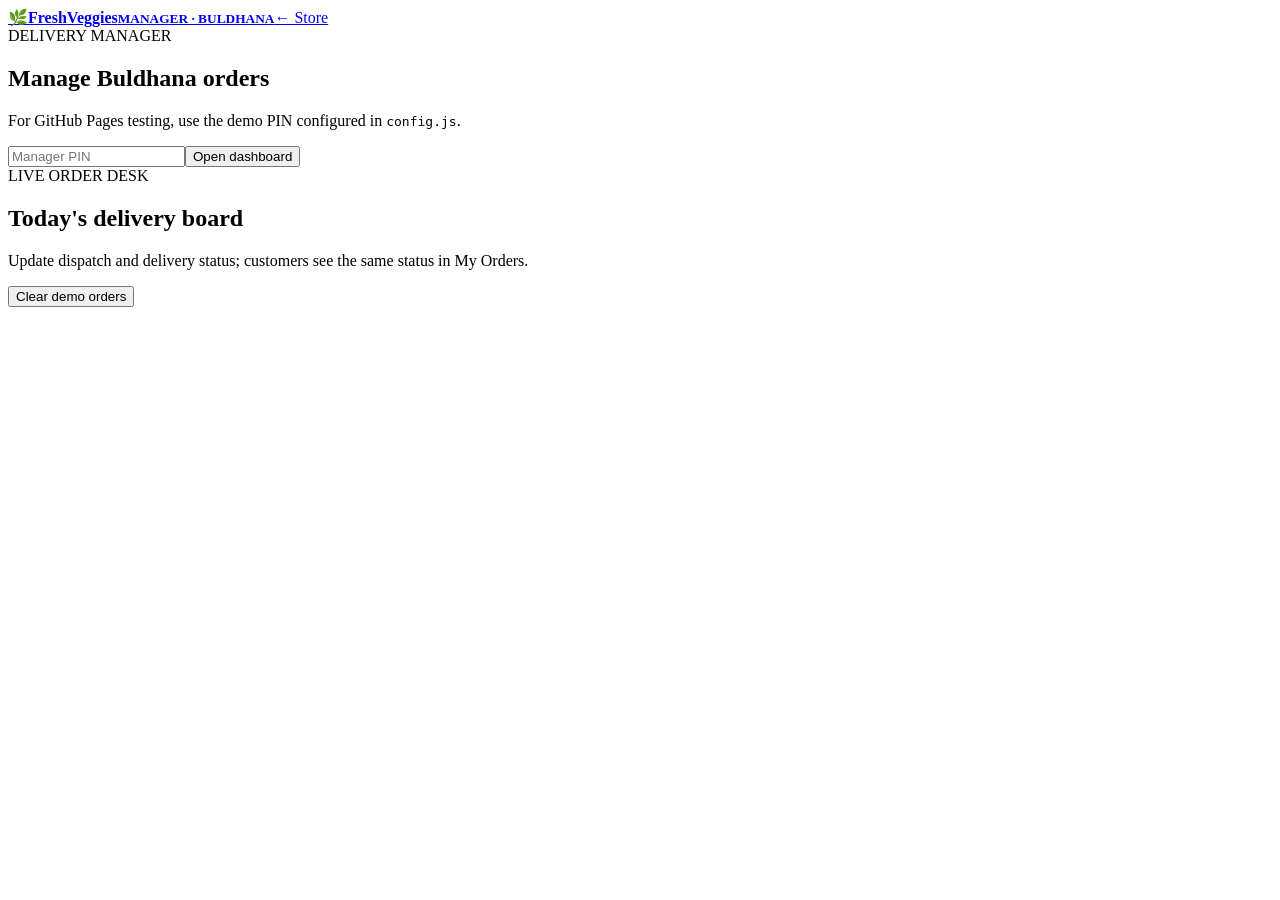
==== admin.html @ 24ffd56e "Add files via upload" ====
<!doctype html><html lang="en"><head><meta charset="utf-8"><meta name="viewport" content="width=device-width,initial-scale=1"><title>FreshVeggies Manager — Buldhana</title><link rel="stylesheet" href="css/site.css"><link rel="stylesheet" href="css/admin.css"></head><body class="admin-body"><header class="admin-nav"><div class="wrap"><a class="brand" href="index.html"><span>🌿</span><strong>Fresh<span>Veggies</span><small>MANAGER · BULDHANA</small></strong></a><a class="btn secondary" href="index.html">← Store</a></div></header><main class="wrap admin-main"><section id="loginPanel" class="login-card"><span class="eyebrow">DELIVERY MANAGER</span><h1>Manage Buldhana orders</h1><p>For GitHub Pages testing, use the demo PIN configured in <code>config.js</code>.</p><form onsubmit="managerLogin(event)"><input id="managerPin" type="password" placeholder="Manager PIN" required><button class="btn primary full">Open dashboard</button></form></section><section id="dashboard" class="hidden"><div class="admin-title"><div><span class="eyebrow">LIVE ORDER DESK</span><h1>Today's delivery board</h1><p>Update dispatch and delivery status; customers see the same status in My Orders.</p></div><button class="btn secondary" onclick="clearDemoOrders()">Clear demo orders</button></div><div class="kpis" id="kpis"></div><div class="board" id="board"></div></section></main><script src="config.js"></script><script src="js/admin.js"></script></body></html>
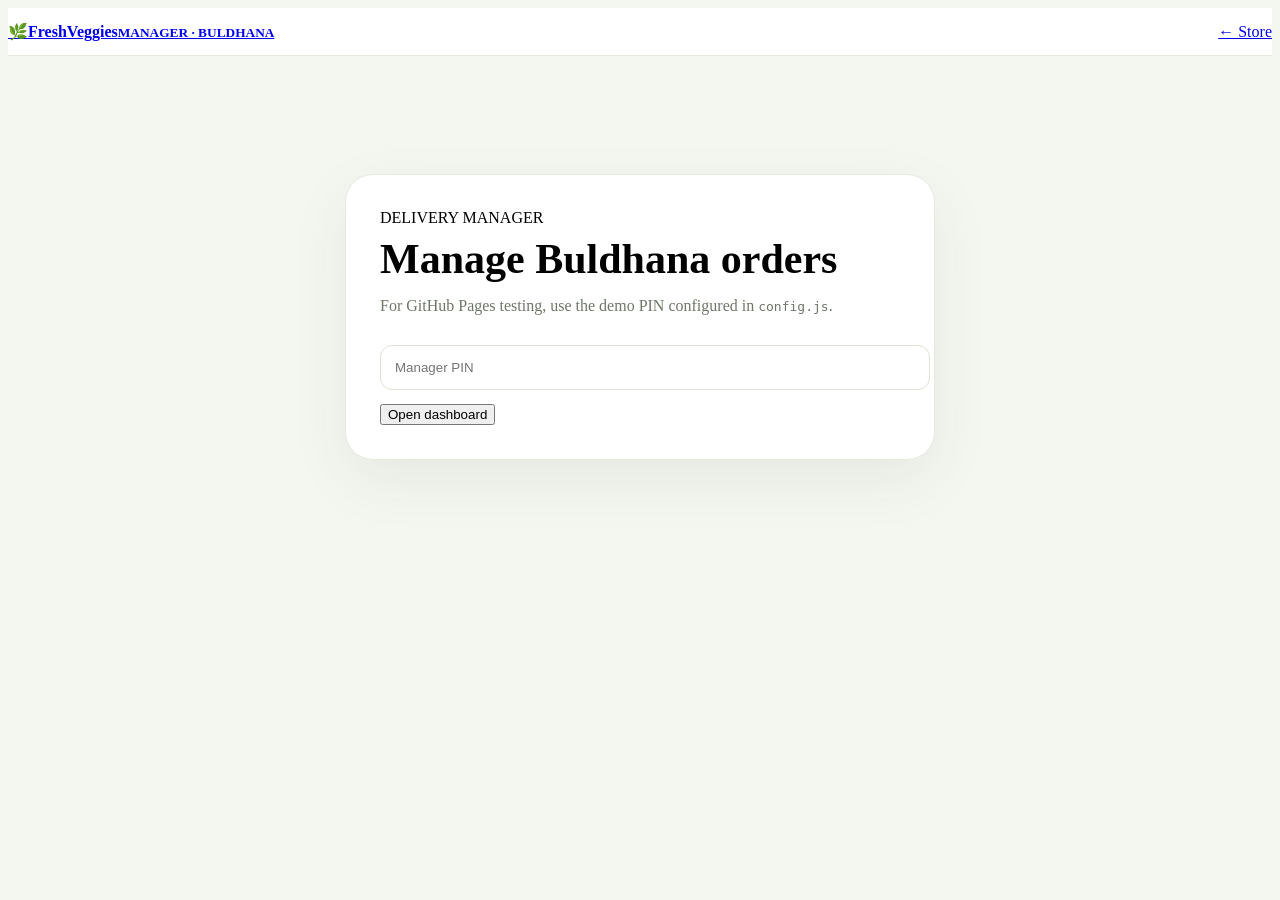
==== commit 6e779b4a: "Fix HTML formatting in admin.html" ====
--- a/admin.html
+++ b/admin.html
@@ -1 +1 @@
-<!doctype html><html lang="en"><head><meta charset="utf-8"><meta name="viewport" content="width=device-width,initial-scale=1"><title>FreshVeggies Manager — Buldhana</title><link rel="stylesheet" href="css/site.css"><link rel="stylesheet" href="css/admin.css"></head><body class="admin-body"><header class="admin-nav"><div class="wrap"><a class="brand" href="index.html"><span>🌿</span><strong>Fresh<span>Veggies</span><small>MANAGER · BULDHANA</small></strong></a><a class="btn secondary" href="index.html">← Store</a></div></header><main class="wrap admin-main"><section id="loginPanel" class="login-card"><span class="eyebrow">DELIVERY MANAGER</span><h1>Manage Buldhana orders</h1><p>For GitHub Pages testing, use the demo PIN configured in <code>config.js</code>.</p><form onsubmit="managerLogin(event)"><input id="managerPin" type="password" placeholder="Manager PIN" required><button class="btn primary full">Open dashboard</button></form></section><section id="dashboard" class="hidden"><div class="admin-title"><div><span class="eyebrow">LIVE ORDER DESK</span><h1>Today's delivery board</h1><p>Update dispatch and delivery status; customers see the same status in My Orders.</p></div><button class="btn secondary" onclick="clearDemoOrders()">Clear demo orders</button></div><div class="kpis" id="kpis"></div><div class="board" id="board"></div></section></main><script src="config.js"></script><script src="js/admin.js"></script></body></html>
+<!doctype html><html lang="en"><head><meta charset="utf-8"><meta name="viewport" content="width=device-width,initial-scale=1"><title>FreshVeggies Manager — Buldhana</title><link rel="stylesheet" href="css/site.css"><link rel="stylesheet" href="admin.css"></head><body class="admin-body"><header class="admin-nav"><div class="wrap"><a class="brand" href="index.html"><span>🌿</span><strong>Fresh<span>Veggies</span><small>MANAGER · BULDHANA</small></strong></a><a class="btn secondary" href="index.html">← Store</a></div></header><main class="wrap admin-main"><section id="loginPanel" class="login-card"><span class="eyebrow">DELIVERY MANAGER</span><h1>Manage Buldhana orders</h1><p>For GitHub Pages testing, use the demo PIN configured in <code>config.js</code>.</p><form onsubmit="managerLogin(event)"><input id="managerPin" type="password" placeholder="Manager PIN" required><button class="btn primary full">Open dashboard</button></form></section><section id="dashboard" class="hidden"><div class="admin-title"><div><span class="eyebrow">LIVE ORDER DESK</span><h1>Today's delivery board</h1><p>Update dispatch and delivery status; customers see the same status in My Orders.</p></div><button class="btn secondary" onclick="clearDemoOrders()">Clear demo orders</button></div><div class="kpis" id="kpis"></div><div class="board" id="board"></div></section></main><script src="config.js"></script><script src="admin.js"></script></body></html>
--- a/admin.css
+++ b/admin.css
@@ -0,0 +1 @@
+.admin-body{background:#f4f7f0}.admin-nav{background:#fff;border-bottom:1px solid #e6eadf;padding:14px 0;position:sticky;top:0;z-index:5}.admin-nav .wrap{display:flex;justify-content:space-between;align-items:center}.admin-main{padding:46px 0 80px}.login-card{max-width:520px;margin:8vh auto;background:#fff;border:1px solid #e5eadf;border-radius:28px;padding:34px;box-shadow:0 20px 60px #23351a12}.login-card h1,.admin-title h1{font-family:'Playfair Display',serif;font-size:42px;line-height:1.05;margin:10px 0}.login-card p{color:#6d7767}.login-card input{width:100%;padding:14px;border:1px solid #dce4d4;border-radius:12px;margin:14px 0}.admin-title{display:flex;justify-content:space-between;gap:20px;align-items:end;margin-bottom:25px}.kpis{display:grid;grid-template-columns:repeat(4,1fr);gap:14px;margin-bottom:24px}.kpi,.order-card{background:#fff;border:1px solid #e5eadf;border-radius:20px;padding:20px;box-shadow:0 10px 30px #23351a08}.kpi b{display:block;font-size:30px}.kpi span{color:#6d7767}.board{display:grid;gap:16px}.order-card{display:grid;grid-template-columns:1.2fr 1fr 1fr auto;gap:18px;align-items:center}.order-card h3{margin:0 0 4px}.order-card small{display:block;color:#727b6d}.order-items{font-size:13px;color:#596353}.status-select{padding:11px;border:1px solid #dce4d4;border-radius:10px;background:#fff}.wa{display:inline-flex;align-items:center;justify-content:center;padding:10px 13px;border-radius:10px;background:#e9f8ed;color:#15733b;font-weight:800;text-decoration:none}.hidden{display:none!important}@media(max-width:800px){.admin-main{padding:25px 0}.admin-title{display:block}.admin-title .btn{margin-top:15px}.kpis{grid-template-columns:repeat(2,1fr)}.order-card{grid-template-columns:1fr}.login-card h1,.admin-title h1{font-size:34px}}
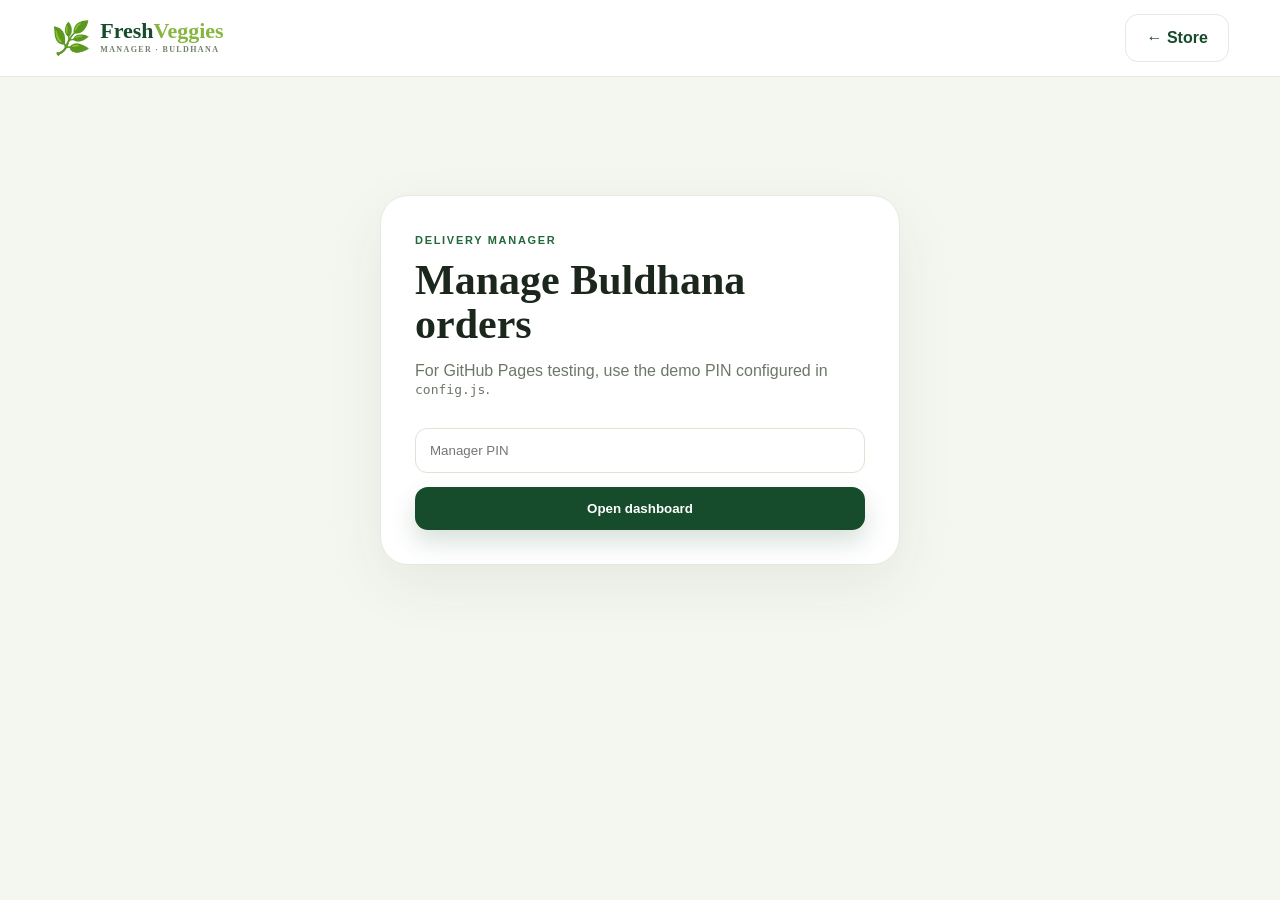
==== commit c1baa4b9: "Update admin.html" ====
--- a/admin.html
+++ b/admin.html
@@ -1 +1 @@
-<!doctype html><html lang="en"><head><meta charset="utf-8"><meta name="viewport" content="width=device-width,initial-scale=1"><title>FreshVeggies Manager — Buldhana</title><link rel="stylesheet" href="css/site.css"><link rel="stylesheet" href="admin.css"></head><body class="admin-body"><header class="admin-nav"><div class="wrap"><a class="brand" href="index.html"><span>🌿</span><strong>Fresh<span>Veggies</span><small>MANAGER · BULDHANA</small></strong></a><a class="btn secondary" href="index.html">← Store</a></div></header><main class="wrap admin-main"><section id="loginPanel" class="login-card"><span class="eyebrow">DELIVERY MANAGER</span><h1>Manage Buldhana orders</h1><p>For GitHub Pages testing, use the demo PIN configured in <code>config.js</code>.</p><form onsubmit="managerLogin(event)"><input id="managerPin" type="password" placeholder="Manager PIN" required><button class="btn primary full">Open dashboard</button></form></section><section id="dashboard" class="hidden"><div class="admin-title"><div><span class="eyebrow">LIVE ORDER DESK</span><h1>Today's delivery board</h1><p>Update dispatch and delivery status; customers see the same status in My Orders.</p></div><button class="btn secondary" onclick="clearDemoOrders()">Clear demo orders</button></div><div class="kpis" id="kpis"></div><div class="board" id="board"></div></section></main><script src="config.js"></script><script src="admin.js"></script></body></html>
+<!doctype html><html lang="en"><head><meta charset="utf-8"><meta name="viewport" content="width=device-width,initial-scale=1"><title>FreshVeggies Manager — Buldhana</title><link rel="stylesheet" href="site.css"><link rel="stylesheet" href="admin.css"></head><body class="admin-body"><header class="admin-nav"><div class="wrap"><a class="brand" href="index.html"><span>🌿</span><strong>Fresh<span>Veggies</span><small>MANAGER · BULDHANA</small></strong></a><a class="btn secondary" href="index.html">← Store</a></div></header><main class="wrap admin-main"><section id="loginPanel" class="login-card"><span class="eyebrow">DELIVERY MANAGER</span><h1>Manage Buldhana orders</h1><p>For GitHub Pages testing, use the demo PIN configured in <code>config.js</code>.</p><form onsubmit="managerLogin(event)"><input id="managerPin" type="password" placeholder="Manager PIN" required><button class="btn primary full">Open dashboard</button></form></section><section id="dashboard" class="hidden"><div class="admin-title"><div><span class="eyebrow">LIVE ORDER DESK</span><h1>Today's delivery board</h1><p>Update dispatch and delivery status; customers see the same status in My Orders.</p></div><button class="btn secondary" onclick="clearDemoOrders()">Clear demo orders</button></div><div class="kpis" id="kpis"></div><div class="board" id="board"></div></section></main><script src="config.js"></script><script src="admin.js"></script></body></html>
--- a/site.css
+++ b/site.css
@@ -0,0 +1 @@
+:root{--green:#164b2b;--green2:#23683b;--lime:#86b63f;--cream:#f7f6ee;--paper:#fff;--ink:#1b271d;--muted:#697467;--line:#e4e9df;--shadow:0 20px 60px rgba(23,50,28,.10)}*{box-sizing:border-box}html{scroll-behavior:smooth}body{margin:0;color:var(--ink);background:#fff;font-family:'DM Sans',sans-serif}.wrap{width:min(1180px,92%);margin:auto}.announcement{background:var(--green);color:#eff8e9;text-align:center;padding:10px;font-size:13px}.nav{position:sticky;top:0;z-index:20;background:#ffffffdd;backdrop-filter:blur(18px);border-bottom:1px solid #e9ede5}.nav-inner{min-height:76px;display:flex;align-items:center;gap:28px}.brand{display:flex;align-items:center;gap:9px;text-decoration:none;color:var(--green);min-width:max-content}.brand>span{font-size:32px}.brand strong{font-family:'Playfair Display',serif;font-size:22px;line-height:.85}.brand strong>span{color:var(--lime)}.brand small{display:block;font:700 8px 'DM Sans';letter-spacing:1.4px;margin-top:5px;color:#71806c}.nav nav{display:flex;gap:24px;margin-left:auto}.nav nav a,footer a{color:#556053;text-decoration:none;font-weight:700;font-size:14px}.nav-actions{display:flex;gap:8px}.ghost,.cart-btn,.menu{border:1px solid var(--line);background:#fff;border-radius:12px;padding:10px 13px;cursor:pointer}.cart-btn{position:relative}.cart-btn b{display:inline-grid;place-items:center;min-width:20px;height:20px;background:var(--green);color:#fff;border-radius:50%;font-size:11px}.menu{display:none}.hero{overflow:hidden;background:radial-gradient(circle at 80% 20%,#e6f2d5,transparent 32%),linear-gradient(120deg,#f7f8ef,#fff)}.hero-grid{min-height:650px;display:grid;grid-template-columns:1fr .9fr;align-items:center;gap:30px}.eyebrow{font-size:11px;font-weight:800;letter-spacing:1.7px;color:var(--green2)}h1,h2{font-family:'Playfair Display',serif}.hero h1{font-size:clamp(48px,6vw,76px);line-height:.98;margin:15px 0 22px;max-width:720px}.hero h1 em{font-style:normal;color:var(--green2)}.hero p{font-size:17px;color:var(--muted);line-height:1.7;max-width:620px}.hero-actions{display:flex;gap:10px;margin:28px 0}.btn{border:0;border-radius:13px;padding:14px 20px;font-weight:800;text-decoration:none;cursor:pointer;display:inline-flex;justify-content:center;align-items:center;gap:8px}.primary{background:var(--green);color:#fff;box-shadow:0 12px 25px #164b2b2b}.secondary{background:#fff;color:var(--green);border:1px solid var(--line)}.full{width:100%}.trust-row{display:flex;gap:12px;flex-wrap:wrap;color:#5d6c59;font-size:12px}.hero-visual{position:relative;min-height:520px;display:grid;place-items:center}.sun{position:absolute;width:360px;height:360px;border-radius:50%;background:#e8f2d6;filter:blur(1px)}.field-card{position:relative;width:min(430px,90%);height:390px;border-radius:36px;background:linear-gradient(145deg,#2c6c3d,#143c25);box-shadow:0 30px 70px #17351d35;overflow:hidden;padding:28px;color:#fff;transform:rotate(2deg);transition:.5s}.field-card:hover{transform:rotate(0) translateY(-8px)}.field-top{font-size:11px;letter-spacing:2px;font-weight:800}.veg-bowl{height:280px;display:flex;align-items:center;justify-content:center;gap:4px}.veg-bowl img{width:34%;max-height:190px;object-fit:contain;filter:drop-shadow(0 16px 12px #0004);transition:.35s}.veg-bowl img:hover{transform:translateY(-12px) scale(1.06)}.harvest-note{background:#ffffff1a;border:1px solid #ffffff2a;border-radius:12px;padding:12px;font-size:12px}.float-chip{position:absolute;background:#fff;border:1px solid #e7ecdf;box-shadow:var(--shadow);padding:11px 14px;border-radius:13px;font-size:12px;font-weight:800}.float-chip.one{top:24%;right:-2%}.float-chip.two{bottom:16%;left:-1%}.stats{background:var(--green);color:#fff}.stats-grid{display:grid;grid-template-columns:repeat(4,1fr)}.stats-grid div{padding:22px;border-right:1px solid #ffffff1f}.stats-grid b,.stats-grid span{display:block}.stats-grid b{font-size:23px}.stats-grid span{font-size:12px;color:#cbdcc8;margin-top:3px}.section{padding:95px 0}.pale{background:var(--cream)}.section-head{display:flex;justify-content:space-between;gap:25px;align-items:end;margin-bottom:32px}.section-head h2{font-size:46px;margin:8px 0}.section-head p{color:var(--muted);margin:0}.shop-tools{display:flex;gap:8px}.shop-tools input,.shop-tools select{padding:13px 15px;border:1px solid var(--line);border-radius:12px;background:#fff;outline:0}.chips{display:flex;gap:8px;overflow:auto;margin-bottom:25px}.chip{border:1px solid var(--line);background:#fff;padding:9px 13px;border-radius:99px;white-space:nowrap;cursor:pointer}.chip.active{background:var(--green);color:#fff}.products{display:grid;grid-template-columns:repeat(4,1fr);gap:17px}.product{background:#fff;border:1px solid var(--line);border-radius:22px;padding:12px;transition:.3s;position:relative;overflow:hidden}.product:hover{transform:translateY(-5px);box-shadow:var(--shadow)}.product-img{height:190px;border-radius:16px;background:linear-gradient(135deg,#f1f5e9,#fff);display:grid;place-items:center;overflow:hidden}.product-img img{width:78%;height:78%;object-fit:contain;transition:.4s;filter:drop-shadow(0 10px 10px #1c3c1c16)}.product:hover .product-img img{transform:scale(1.08) rotate(-2deg)}.badge{position:absolute;top:20px;left:20px;background:#edf5dc;color:#356029;border-radius:99px;padding:6px 9px;font-size:10px;font-weight:800}.product h3{margin:14px 4px 5px}.farmer{margin:0 4px;color:#75806e;font-size:11px}.product-bottom{display:flex;align-items:center;justify-content:space-between;margin-top:14px}.price{font-weight:900}.add{border:0;background:var(--green);color:#fff;border-radius:10px;padding:9px 12px;font-weight:800;cursor:pointer}.qty{display:flex;align-items:center;gap:8px}.qty button{width:28px;height:28px;border:1px solid var(--line);border-radius:8px;background:#fff;cursor:pointer}.promise-grid{display:grid;grid-template-columns:1fr 1fr;gap:70px;align-items:center}.promise-photo{height:470px;border-radius:32px;background:linear-gradient(150deg,#254d2d,#91b95b);position:relative;overflow:hidden;box-shadow:var(--shadow)}.promise-photo:before,.promise-photo:after{content:'';position:absolute;border-radius:50%;background:#d9e9b4aa}.promise-photo:before{width:420px;height:420px;right:-110px;top:-80px}.promise-photo:after{width:250px;height:250px;left:-80px;bottom:-70px}.photo-overlay{position:absolute;bottom:28px;left:28px;right:28px;padding:20px;border-radius:20px;background:#102d19d9;color:#fff;backdrop-filter:blur(10px)}.photo-overlay span{font-size:38px}.photo-overlay b,.photo-overlay small{display:block}.promise-grid h2{font-size:48px;margin:12px 0}.promise-grid p{color:var(--muted);line-height:1.7}.promise-list{display:grid;gap:12px;margin-top:25px}.promise-list div{display:flex;gap:13px;padding:14px;background:#fff;border:1px solid var(--line);border-radius:16px}.promise-list i{font-style:normal;font-size:22px}.promise-list b,.promise-list small{display:block}.promise-list small{color:var(--muted);margin-top:3px}.farmers{display:grid;grid-template-columns:repeat(3,1fr);gap:18px}.farmer-card{border:1px solid var(--line);border-radius:22px;padding:22px;background:#fff}.farmer-avatar{width:58px;height:58px;border-radius:50%;display:grid;place-items:center;background:#e8f1d9;font-size:28px}.farmer-card h3{margin:15px 0 4px}.farmer-card p{color:var(--muted);font-size:13px;line-height:1.6}.farmer-card small{color:#60705d}.track-card{background:var(--green);color:#fff;border-radius:30px;padding:40px;display:flex;justify-content:space-between;align-items:center;gap:30px}.track-card h2{font-size:42px;margin:10px 0}.track-card p{color:#c8dac4}.overlay{position:fixed;inset:0;background:#0b1b0d77;opacity:0;pointer-events:none;transition:.3s;z-index:30}.overlay.show{opacity:1;pointer-events:auto}.drawer{position:fixed;z-index:31;right:0;top:0;height:100%;width:min(450px,94vw);background:#fff;transform:translateX(100%);transition:.35s;display:flex;flex-direction:column;box-shadow:-20px 0 60px #0002}.drawer.open{transform:none}.drawer-head,.modal-head{padding:22px;display:flex;justify-content:space-between;align-items:start;border-bottom:1px solid var(--line)}.drawer-head b,.drawer-head small{display:block}.drawer-head small{color:var(--muted);margin-top:4px}.drawer-head button,.modal-head button{border:0;background:#f2f4ef;border-radius:10px;font-size:24px;cursor:pointer}.cart-items{padding:18px;overflow:auto;flex:1}.cart-line{display:grid;grid-template-columns:58px 1fr auto;gap:12px;align-items:center;padding:12px 0;border-bottom:1px solid var(--line)}.cart-line img{width:58px;height:58px;object-fit:contain;background:#f4f6ee;border-radius:12px}.cart-line small{color:var(--muted);display:block}.cart-foot{padding:20px;border-top:1px solid var(--line)}.cart-foot>div{display:flex;justify-content:space-between;margin:8px 0}.cart-foot .total{font-size:20px}.notice{background:#f1f6e8;border:1px solid #dbe8c8;padding:12px;border-radius:12px;margin:12px 0;font-size:12px}.hidden{display:none!important}.modal{position:fixed;inset:0;z-index:40;background:#0b1b0d88;display:none;place-items:center;padding:18px}.modal.open{display:grid}.modal-card{width:min(700px,100%);max-height:92vh;overflow:auto;background:#fff;border-radius:26px;box-shadow:0 30px 100px #0003}.modal-card h2{font-size:34px;margin:6px 0}.form-grid{padding:22px;display:grid;grid-template-columns:1fr 1fr;gap:14px}.form-grid label{font-size:12px;font-weight:800}.form-grid .full{grid-column:1/-1}.form-grid input,.form-grid textarea,.form-grid select{display:block;width:100%;margin-top:6px;border:1px solid var(--line);border-radius:11px;padding:12px;font:inherit;resize:vertical}.modal form h3,.payments,.location-lock,.checkout-total,.modal form>.btn{margin-left:22px;margin-right:22px}.payments{display:grid;grid-template-columns:1fr 1fr;gap:10px}.pay{border:1px solid var(--line);border-radius:14px;padding:13px;cursor:pointer}.pay.selected{border-color:#7aa84c;background:#f3f8ea}.pay small{display:block;color:var(--muted);margin-top:4px}.location-lock{margin-top:5px;padding:12px;border-radius:12px;background:#eef5e5}.location-lock b,.location-lock small{display:block}.location-lock small{color:var(--muted);margin-top:3px}.checkout-total{display:flex;justify-content:space-between;font-size:20px;padding:17px 0}.success{padding:25px;text-align:center}.success h3{font-size:28px}.order-status{display:flex;flex-wrap:wrap;gap:6px;margin:14px 0}.status-pill{padding:7px 10px;border-radius:99px;background:#eef2eb;color:#66705f;font-size:11px;font-weight:800}.status-pill.done{background:#dfeecb;color:#31552c}.order-profile{border:1px solid var(--line);border-radius:18px;padding:16px;margin:12px 22px}.order-profile h3{margin:0}.order-profile small{color:var(--muted)}.profile-tabs{display:flex;gap:8px;padding:14px 22px;border-bottom:1px solid var(--line)}.profile-tabs button{border:0;background:#f3f5f0;padding:9px 13px;border-radius:10px;cursor:pointer}.profile-tabs button.active{background:var(--green);color:#fff}.profile-detail{padding:22px}.toast{position:fixed;left:50%;bottom:22px;transform:translate(-50%,20px);background:#17351f;color:#fff;padding:12px 16px;border-radius:12px;opacity:0;pointer-events:none;transition:.3s;z-index:100;font-size:13px}.toast.show{opacity:1;transform:translate(-50%,0)}footer{background:#12271a;color:#d9e7d6;padding:60px 0 20px}footer .brand{color:#fff}footer p{color:#a8b7a4;max-width:320px;line-height:1.6}.footer-grid{display:grid;grid-template-columns:2fr 1fr 1fr 1fr;gap:40px}.footer-grid h4{color:#fff}.footer-grid a,.footer-grid small{display:block;margin:9px 0;color:#a8b7a4}.copyright{border-top:1px solid #ffffff18;margin-top:35px;padding-top:18px;text-align:center;color:#8d9c89;font-size:12px}.reveal{opacity:0;transform:translateY(15px);transition:.7s}.reveal.visible{opacity:1;transform:none}@media(max-width:900px){.nav nav{display:none}.nav nav.show{display:flex;position:absolute;top:76px;left:0;right:0;background:#fff;padding:20px;flex-direction:column;border-bottom:1px solid var(--line)}.menu{display:block}.hero-grid,.promise-grid{grid-template-columns:1fr}.hero{padding:45px 0}.hero-visual{min-height:430px}.products{grid-template-columns:repeat(2,1fr)}.stats-grid{grid-template-columns:repeat(2,1fr)}.stats-grid div:nth-child(2){border-right:0}.farmers{grid-template-columns:1fr 1fr}.section-head{display:block}.shop-tools{margin-top:18px}.track-card{display:block}.footer-grid{grid-template-columns:1fr 1fr}}@media(max-width:600px){.desktop-only{display:none}.hero h1{font-size:47px}.hero-actions{flex-direction:column}.products{grid-template-columns:1fr 1fr;gap:10px}.product-img{height:150px}.farmers{grid-template-columns:1fr}.form-grid{grid-template-columns:1fr}.form-grid .full{grid-column:auto}.payments{grid-template-columns:1fr}.section{padding:65px 0}.section-head h2,.promise-grid h2{font-size:37px}.footer-grid{grid-template-columns:1fr}.float-chip{display:none}}
